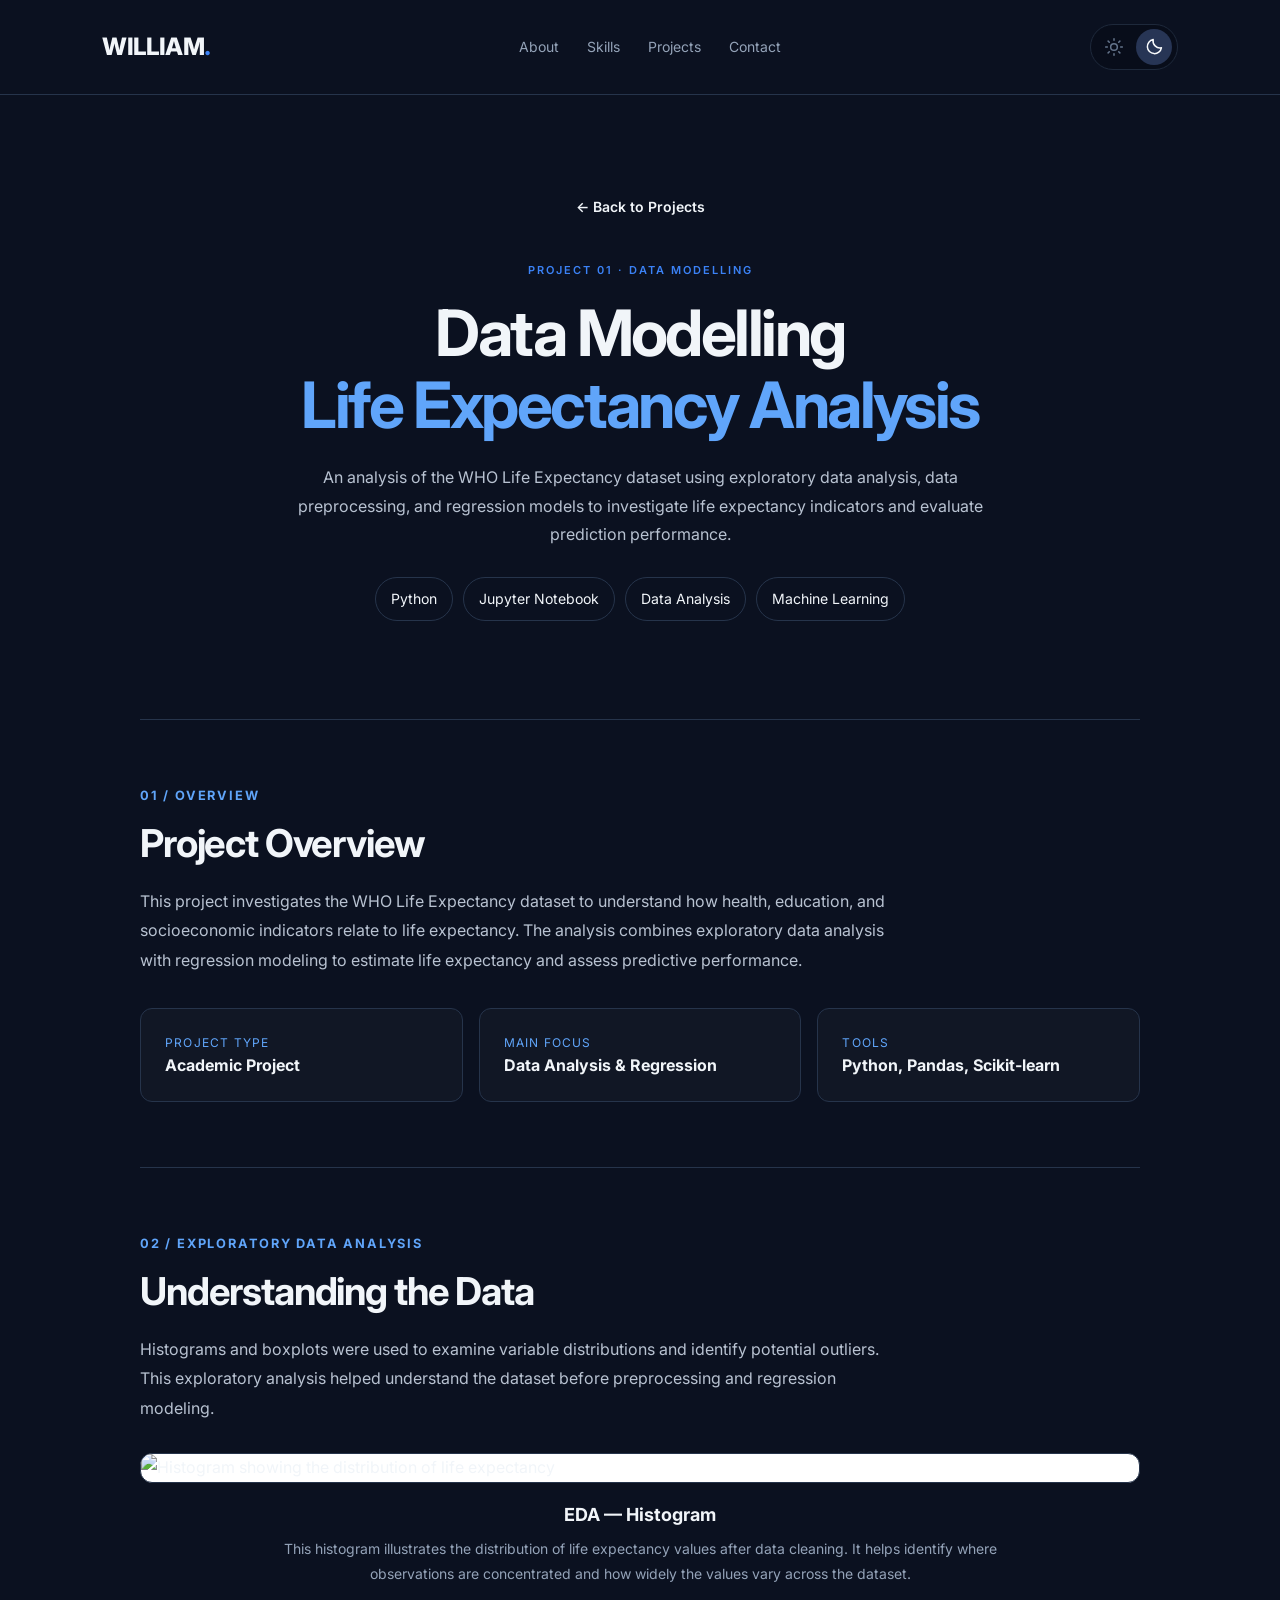
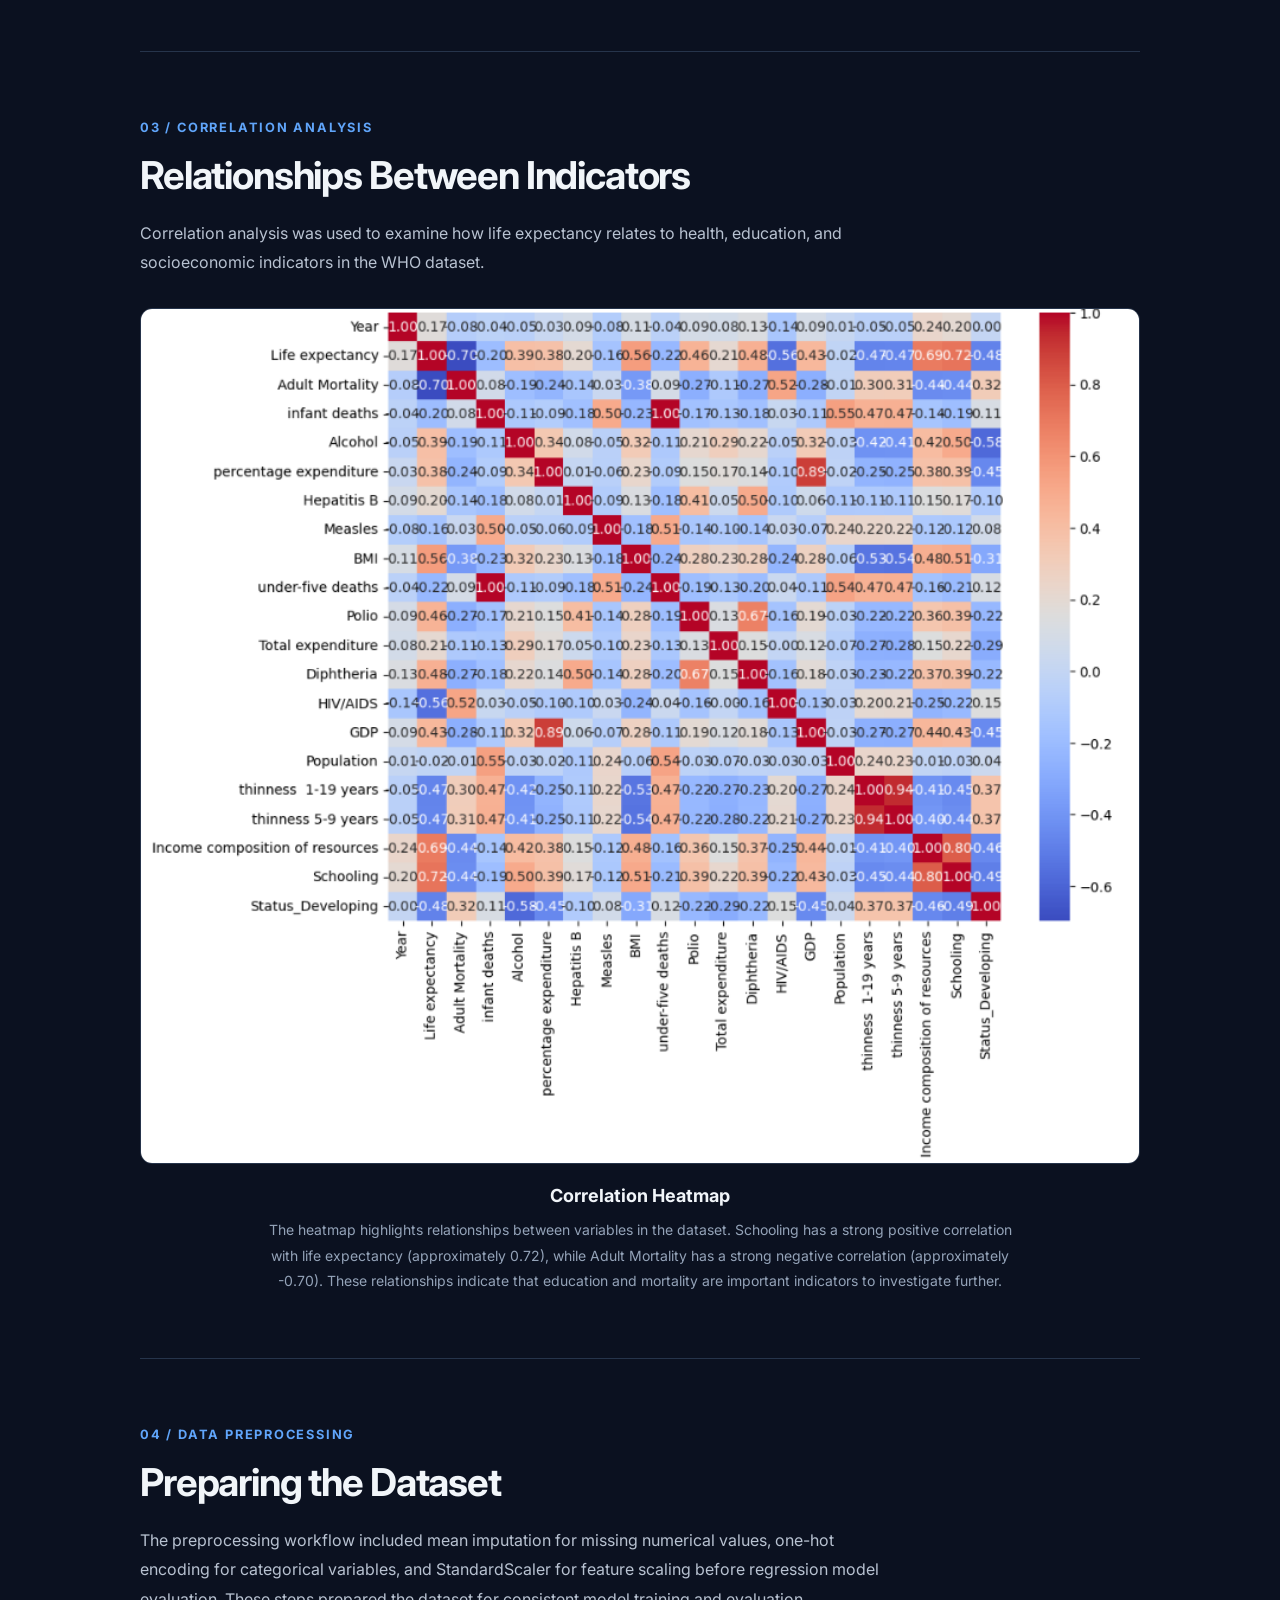
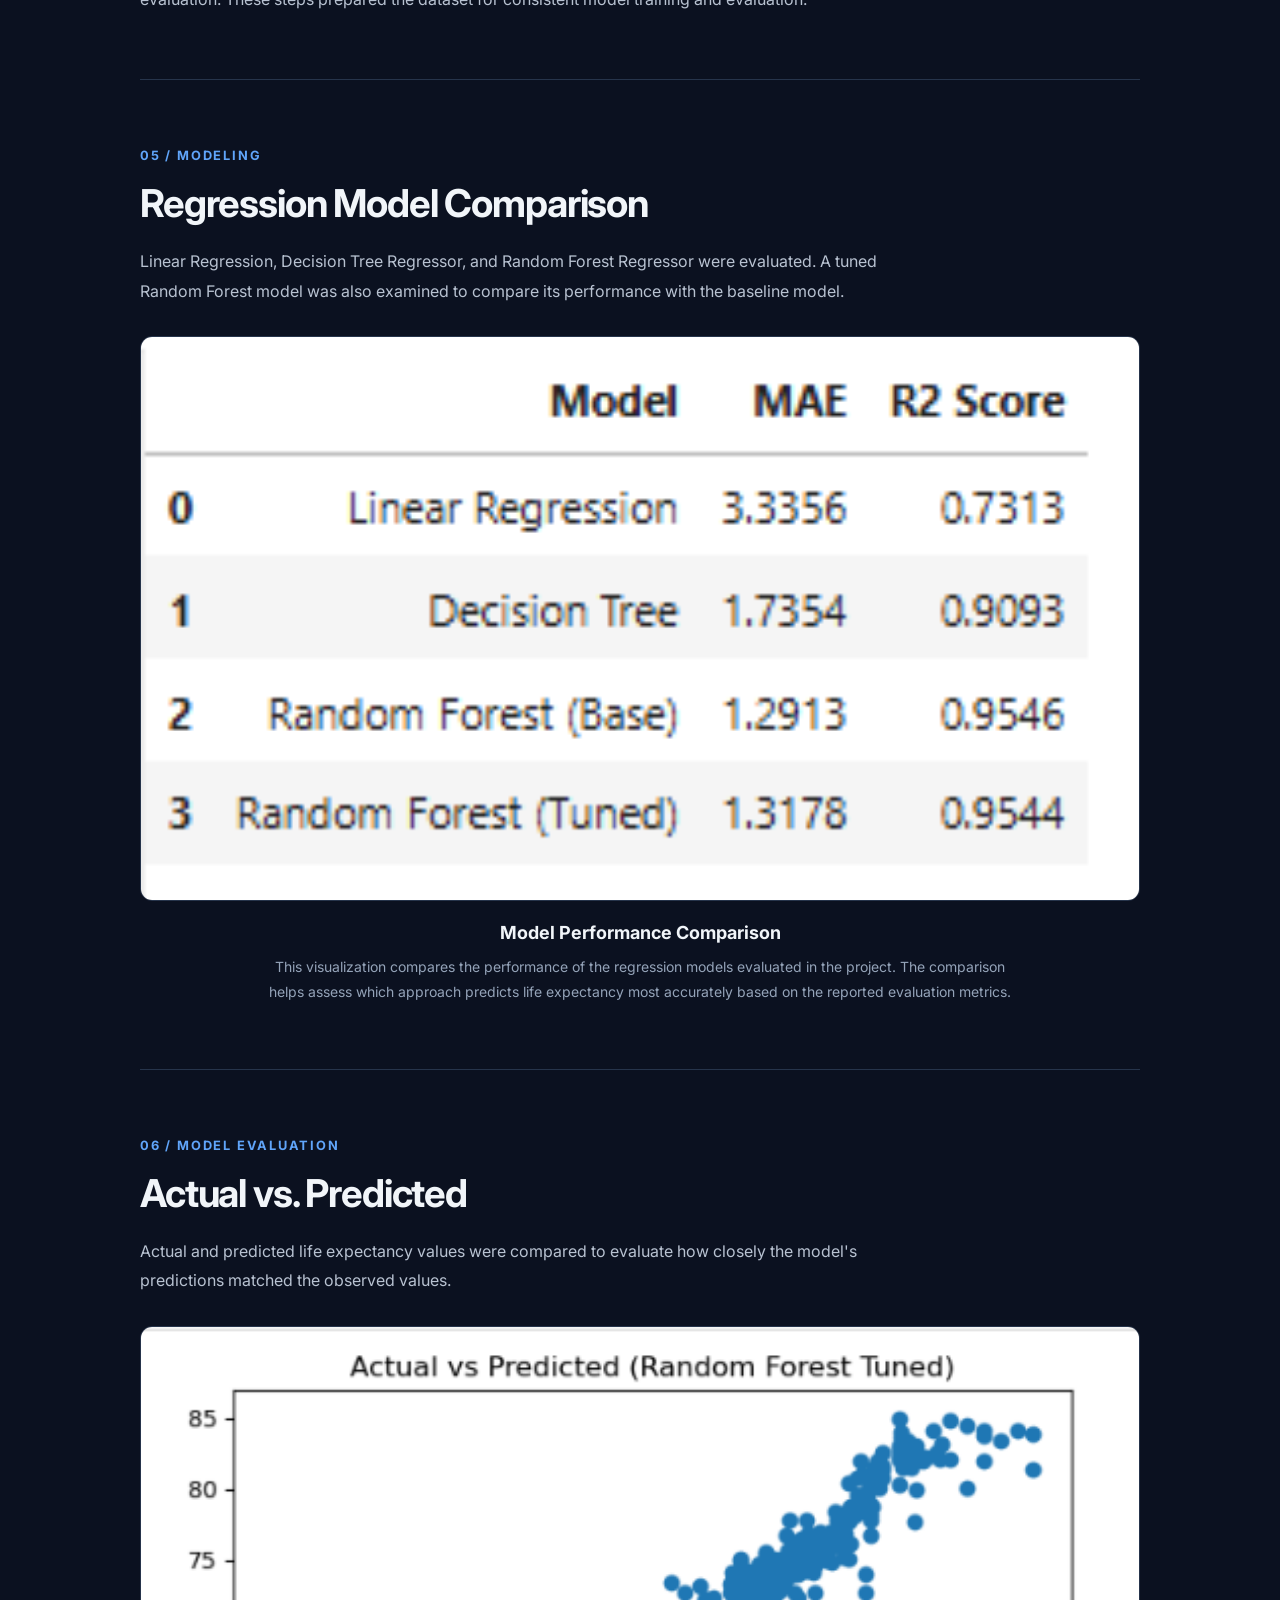
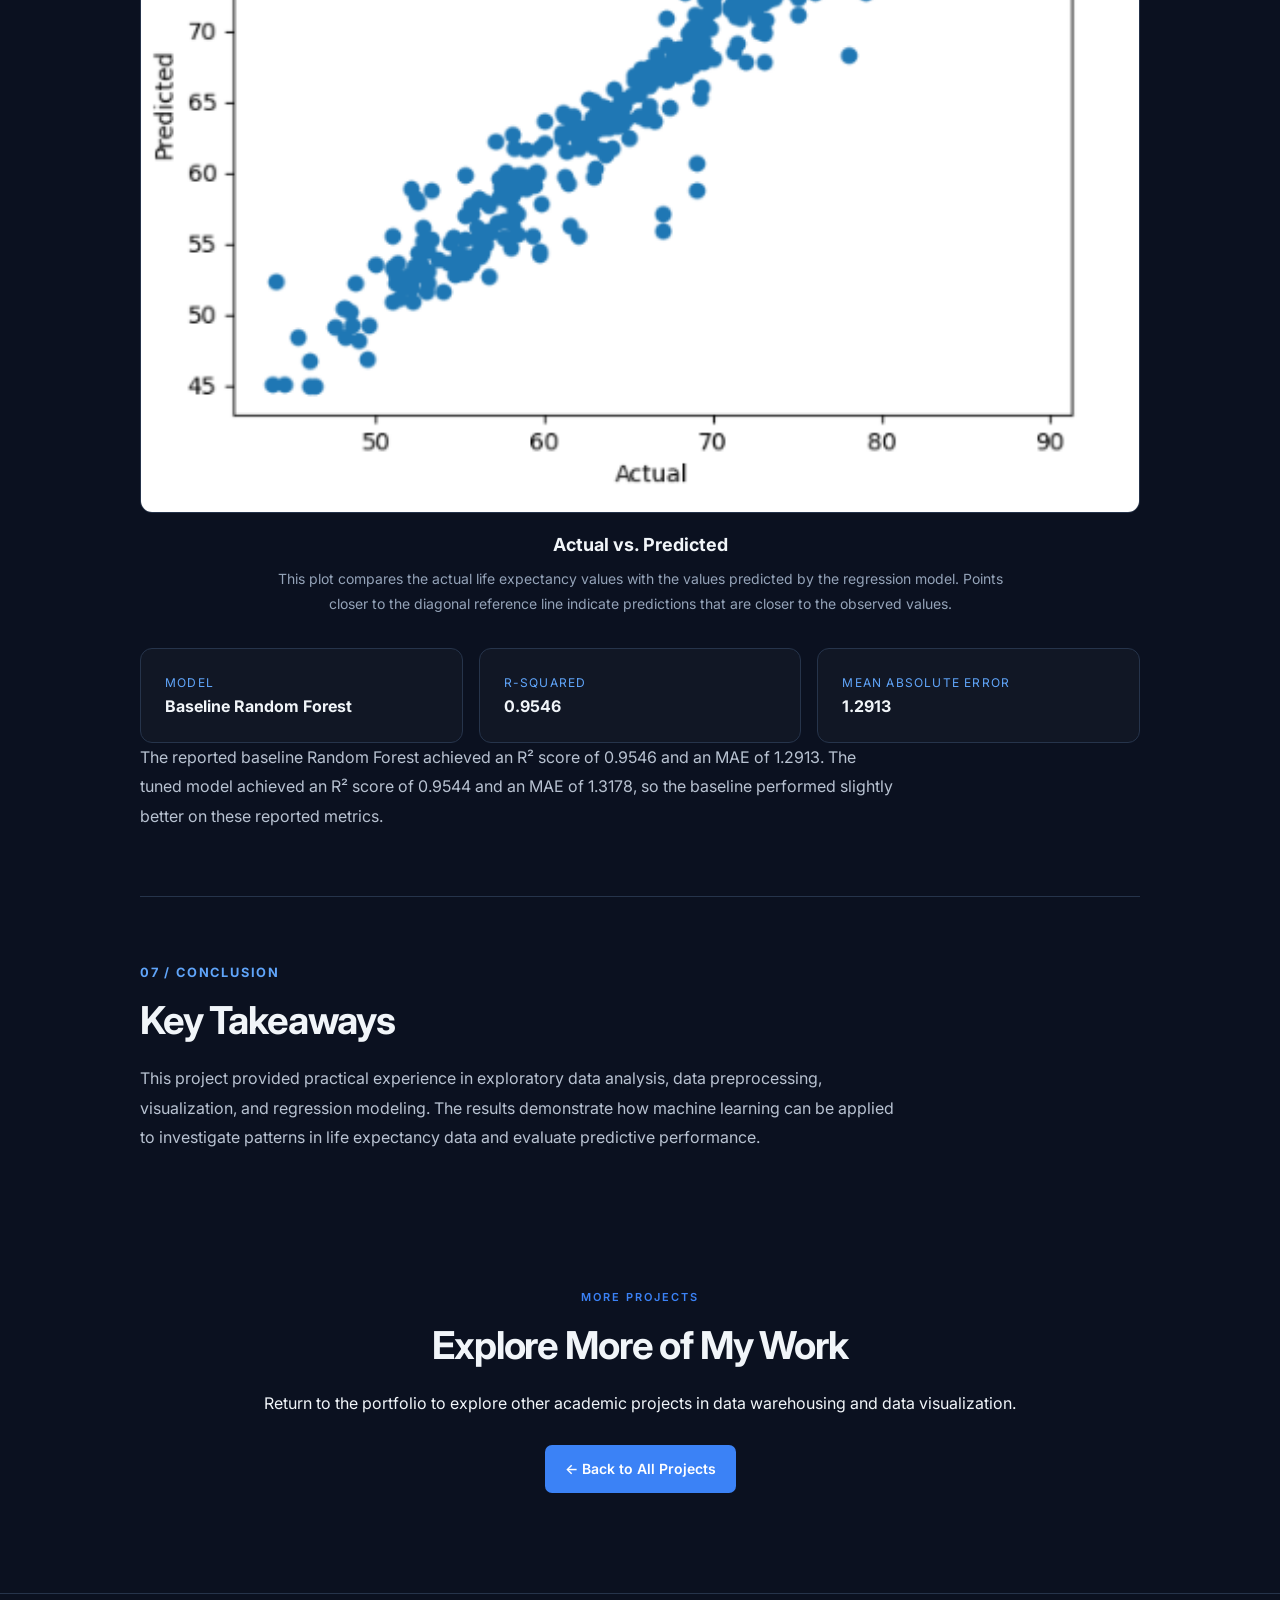
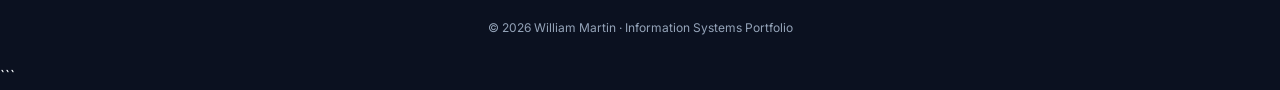
==== project-01.html @ daf95f0f "Add files via upload" ====
<!DOCTYPE html>
<html lang="en">
<head>
    <meta charset="UTF-8">
    <meta name="viewport" content="width=device-width, initial-scale=1.0">

    <meta name="description" content="Life Expectancy Analysis using WHO data, Python, exploratory data analysis, and regression modeling.">

    <meta name="author" content="William Martin">

    <title>Life Expectancy Analysis | William Martin</title>

    <link rel="stylesheet" href="style.css">
</head>

<body>

    <!-- Navigation: mengikuti halaman Data Warehouse -->
    <header class="navbar">
        <a href="index.html" class="logo">WILLIAM<span>.</span></a>

        <nav>
            <a href="index.html#about">About</a>
            <a href="index.html#skills">Skills</a>
            <a href="index.html#projects">Projects</a>
            <a href="index.html#contact">Contact</a>
        </nav>
        

<button class="theme-toggle" id="themeToggle" type="button" aria-label="Toggle color theme">

    <span class="theme-option theme-sun">
        <svg viewBox="0 0 24 24" aria-hidden="true">
            <circle cx="12" cy="12" r="4"/>
            <path d="M12 2v2m0 16v2M4.93 4.93l1.42 1.42m11.3 11.3 1.42 1.42M2 12h2m16 0h2M4.93 19.07l1.42-1.42m11.3-11.3 1.42-1.42"/>
        </svg>
    </span>

    <span class="theme-option theme-moon">
        <svg viewBox="0 0 24 24" aria-hidden="true">
            <path d="M20.9 13A8.5 8.5 0 0 1 11 3.1 8.5 8.5 0 1 0 20.9 13Z"/>
        </svg>
    </span>

</button>

    </header>

    <main>

        <!-- Project Header -->
        <section class="project-detail-hero">

            <a href="index.html#projects" class="project-link back-link">
                ← Back to Projects
            </a>

            <p class="eyebrow">PROJECT 01 · DATA MODELLING</p>

            <h1>
                Data Modelling
                <span>Life Expectancy Analysis</span>
            </h1>

            <p class="project-detail-lead">
                An analysis of the WHO Life Expectancy dataset using
                exploratory data analysis, data preprocessing, and
                regression models to investigate life expectancy
                indicators and evaluate prediction performance.
            </p>

            <div class="details-tags">
                <span>Python</span>
                <span>Jupyter Notebook</span>
                <span>Data Analysis</span>
                <span>Machine Learning</span>
            </div>

        </section>


        <!-- 01: Overview -->
        <section class="project-detail-section">

            <p class="details-number">01 / OVERVIEW</p>

            <h2>Project Overview</h2>

            <p>
                This project investigates the WHO Life Expectancy
                dataset to understand how health, education, and
                socioeconomic indicators relate to life expectancy.
                The analysis combines exploratory data analysis
                with regression modeling to estimate life expectancy
                and assess predictive performance.
            </p>

            <div class="project-info-grid">

                <div class="project-info-card">
                    <p class="info-label">PROJECT TYPE</p>
                    <h3>Academic Project</h3>
                </div>

                <div class="project-info-card">
                    <p class="info-label">MAIN FOCUS</p>
                    <h3>Data Analysis & Regression</h3>
                </div>

                <div class="project-info-card">
                    <p class="info-label">TOOLS</p>
                    <h3>Python, Pandas, Scikit-learn</h3>
                </div>

            </div>

        </section>


        <!-- 02: EDA -->
        <section class="project-detail-section">

            <p class="details-number">02 / EXPLORATORY DATA ANALYSIS</p>

            <h2>Understanding the Data</h2>

            <p>
                Histograms and boxplots were used to examine
                variable distributions and identify potential
                outliers. This exploratory analysis helped
                understand the dataset before preprocessing
                and regression modeling.
            </p>

            <figure class="project-figure">
                <img
                    src="images/histogram.png"
                    alt="Histogram showing the distribution of life expectancy"
                    loading="lazy"
                >

                <figcaption>
                    <h3>EDA — Histogram</h3>
                    <p>
                        This histogram illustrates the distribution
                        of life expectancy values after data cleaning.
                        It helps identify where observations are
                        concentrated and how widely the values vary
                        across the dataset.
                    </p>
                </figcaption>
            </figure>

        </section>


        <!-- 03: Correlation Analysis -->
        <section class="project-detail-section">

            <p class="details-number">03 / CORRELATION ANALYSIS</p>

            <h2>Relationships Between Indicators</h2>

            <p>
                Correlation analysis was used to examine how
                life expectancy relates to health, education,
                and socioeconomic indicators in the WHO dataset.
            </p>

            <figure class="project-figure">
                <img
                    src="images/Correlation Heatmap.png"
                    alt="Correlation heatmap of life expectancy indicators"
                    loading="lazy"
                >

                <figcaption>
                    <h3>Correlation Heatmap</h3>
                    <p>
                        The heatmap highlights relationships between
                        variables in the dataset. Schooling has a
                        strong positive correlation with life
                        expectancy (approximately 0.72), while Adult
                        Mortality has a strong negative correlation
                        (approximately -0.70). These relationships
                        indicate that education and mortality are
                        important indicators to investigate further.
                    </p>
                </figcaption>
            </figure>

        </section>


        <!-- 04: Data Preprocessing -->
        <section class="project-detail-section">

            <p class="details-number">04 / DATA PREPROCESSING</p>

            <h2>Preparing the Dataset</h2>

            <p>
                The preprocessing workflow included mean imputation
                for missing numerical values, one-hot encoding for
                categorical variables, and StandardScaler for
                feature scaling before regression model evaluation.
                These steps prepared the dataset for consistent
                model training and evaluation.
            </p>

        </section>


        <!-- 05: Modeling -->
        <section class="project-detail-section">

            <p class="details-number">05 / MODELING</p>

            <h2>Regression Model Comparison</h2>

            <p>
                Linear Regression, Decision Tree Regressor, and
                Random Forest Regressor were evaluated. A tuned
                Random Forest model was also examined to compare
                its performance with the baseline model.
            </p>

            <figure class="project-figure">
                <img
                    src="images/Model Performance Comparison.png"
                    alt="Comparison of regression model performance"
                    loading="lazy"
                >

                <figcaption>
                    <h3>Model Performance Comparison</h3>
                    <p>
                        This visualization compares the performance
                        of the regression models evaluated in the
                        project. The comparison helps assess which
                        approach predicts life expectancy most
                        accurately based on the reported evaluation
                        metrics.
                    </p>
                </figcaption>
            </figure>

        </section>


        <!-- 06: Evaluation -->
        <section class="project-detail-section">

            <p class="details-number">06 / MODEL EVALUATION</p>

            <h2>Actual vs. Predicted</h2>

            <p>
                Actual and predicted life expectancy values were
                compared to evaluate how closely the model's
                predictions matched the observed values.
            </p>

            <figure class="project-figure">
                <img
                    src="images/Actual vs. Predicted.png"
                    alt="Actual versus predicted life expectancy values"
                    loading="lazy"
                >

                <figcaption>
                    <h3>Actual vs. Predicted</h3>
                    <p>
                        This plot compares the actual life expectancy
                        values with the values predicted by the
                        regression model. Points closer to the
                        diagonal reference line indicate predictions
                        that are closer to the observed values.
                    </p>
                </figcaption>
            </figure>

            <div class="project-info-grid">

                <div class="project-info-card">
                    <p class="info-label">MODEL</p>
                    <h3>Baseline Random Forest</h3>
                </div>

                <div class="project-info-card">
                    <p class="info-label">R-SQUARED</p>
                    <h3>0.9546</h3>
                </div>

                <div class="project-info-card">
                    <p class="info-label">MEAN ABSOLUTE ERROR</p>
                    <h3>1.2913</h3>
                </div>

            </div>

            <p>
                The reported baseline Random Forest achieved an
                R² score of 0.9546 and an MAE of 1.2913. The tuned
                model achieved an R² score of 0.9544 and an MAE
                of 1.3178, so the baseline performed slightly
                better on these reported metrics.
            </p>

        </section>


        <!-- 07: Conclusion -->
        <section class="project-detail-section">

            <p class="details-number">07 / CONCLUSION</p>

            <h2>Key Takeaways</h2>

            <p>
                This project provided practical experience in
                exploratory data analysis, data preprocessing,
                visualization, and regression modeling. The results
                demonstrate how machine learning can be applied
                to investigate patterns in life expectancy data
                and evaluate predictive performance.
            </p>

        </section>


        <!-- Back to Projects -->
        <section class="project-detail-footer">

            <p class="eyebrow">MORE PROJECTS</p>

            <h2>Explore More of My Work</h2>

            <p>
                Return to the portfolio to explore other academic
                projects in data warehousing and data visualization.
            </p>

            <a href="index.html#projects" class="button primary">
                ← Back to All Projects
            </a>

        </section>

    </main>

    <!-- Footer -->
    <footer>
        <p>
            © 2026 William Martin · Information Systems Portfolio
        </p>
    </footer>
 <script src="script.js"></script>
</body>
</html>
```
---- style.css ----
@import url('https://fonts.googleapis.com/css2?family=Inter:wght@400;500;600;700;800&display=swap');

/* =========================
   COLOR VARIABLES
========================= */

:root {
    --bg: #0B1120;
    --surface: #121C30;
    --text: #F1F5F9;
    --muted: #94A3B8;
    --accent: #3B82F6;
    --border: #26344B;
}

body[data-theme="light"] {
    --bg: #F5F7FB;
    --surface: #FFFFFF;
    --text: #0F172A;
    --muted: #64748B;
    --accent: #2563EB;
    --border: #DCE3EE;
}


/* =========================
   RESET & GLOBAL
========================= */
* {
    margin: 0;
    padding: 0;
    box-sizing: border-box;
    scroll-behavior: smooth;
}

body {
    font-family: 'Inter', sans-serif;
    background: var(--bg);
    color: var(--text);
    line-height: 1.7;
    -webkit-font-smoothing: antialiased;
}

a {
    color: inherit;
    text-decoration: none;
}

/* =========================
   NAVIGATION
========================= */
.navbar {
    display: flex;
    justify-content: space-between;
    align-items: center;
    padding: 24px 8%;
    border-bottom: 1px solid var(--border);
}

.logo {
    font-size: 24px;
    font-weight: 800;
    letter-spacing: -0.8px;
}

.logo span {
    color: var(--accent);
}

nav {
    display: flex;
    gap: 28px;
}

nav a,
.contact-links a {
    color: var(--muted);
    font-size: 14px;
    transition: color 0.2s ease;
}

nav a:hover,
.contact-links a:hover {
    color: var(--accent);
}

/* =========================
   HERO SECTION
========================= */
.hero {
    max-width: 1050px;
    margin: auto;
    padding: 100px 30px 95px;
}

.eyebrow {
    color: var(--accent);
    font-size: 11px;
    font-weight: 600;
    letter-spacing: 2px;
    line-height: 1.7;
    margin-bottom: 14px;
}

/* Internship availability label */
.availability {
    display: inline-flex;
    align-items: center;
    gap: 9px;
    width: fit-content;
    max-width: 100%;
    padding: 9px 13px;
    margin-bottom: 30px;
    border: 1px solid #285542;
    border-radius: 6px;
    background: rgba(34, 110, 74, 0.12);
    color: #86EFAC;
    font-size: 10px;
    font-weight: 600;
    letter-spacing: 1px;
    line-height: 1.6;
}

.status-dot {
    width: 7px;
    height: 7px;
    flex-shrink: 0;
    border-radius: 50%;
    background: #4ADE80;
}

/* Name */
.hero h1 {
    color: #F8FAFC;
    font-size: clamp(42px, 6vw, 68px);
    font-weight: 800;
    letter-spacing: -2.5px;
    line-height: 1.12;
    margin-bottom: 20px;
}

/* Profile details */
.profile-details {
    display: flex;
    flex-direction: column;
    gap: 8px;
    margin-top: 0;
    margin-bottom: 34px;
}

.profile-details p {
    color: #A7B4C8;
    font-size: 13px;
    font-weight: 400;
    letter-spacing: 0.1px;
    line-height: 1.8;
    overflow-wrap: anywhere;
}

.profile-details a {
    color: #CBD5E1;
    text-decoration: none;
    transition: color 0.2s ease;
}

.profile-details a:hover {
    color: #60A5FA;
}

/* Hero introduction */
.hero-intro {
    max-width: 760px;
    border-top: 1px solid var(--border);
    padding-top: 28px;
}

.hero-intro h2 {
    color: var(--text);
    font-size: clamp(27px, 4vw, 40px);
    font-weight: 700;
    letter-spacing: -1.2px;
    line-height: 1.3;
    margin-bottom: 18px;
}

.hero-description {
    color: var(--muted);
    max-width: 680px;
    font-size: 15px;
    line-height: 1.9;
}

/* Hero buttons */
.hero-buttons {
    display: flex;
    gap: 14px;
    flex-wrap: wrap;
    margin-top: 32px;
}

.button {
    display: inline-block;
    padding: 12px 20px;
    border-radius: 7px;
    font-size: 14px;
    font-weight: 600;
    transition: background 0.2s ease,
                border-color 0.2s ease,
                transform 0.2s ease;
}

.button:hover {
    transform: translateY(-2px);
}

.primary {
    background: var(--accent);
    color: #FFFFFF;
}

.primary:hover {
    background: #2563EB;
}

.secondary {
    border: 1px solid var(--border);
    color: var(--text);
}

.secondary:hover {
    border-color: var(--accent);
}

/* =========================
   GENERAL SECTIONS
========================= */
.section {
    max-width: 1050px;
    margin: auto;
    padding: 75px 30px;
    scroll-margin-top: 25px;
}

h2 {
    font-size: 32px;
    font-weight: 700;
    letter-spacing: -0.8px;
    line-height: 1.3;
    margin-bottom: 20px;
}

.section > p:not(.eyebrow) {
    color: var(--muted);
    max-width: 750px;
    font-size: 15px;
    line-height: 1.9;
}

.section-description {
    margin-bottom: 28px;
}

/* =========================
   SKILLS
========================= */
.skills-list {
    display: flex;
    flex-wrap: wrap;
    gap: 12px;
}

.skills-list span {
    border: 1px solid var(--border);
    background: var(--surface);
    padding: 10px 16px;
    border-radius: 7px;
    color: #CBD5E1;
    font-size: 13px;
    transition: border-color 0.2s ease;
}

.skills-list span:hover {
    border-color: var(--accent);
}

/* =========================
   PROJECTS
========================= */
.project-grid {
    display: grid;
    grid-template-columns: repeat(3, minmax(0, 1fr));
    gap: 22px;
    align-items: stretch;
}

.project-card {
    min-width: 0;
    background: var(--surface);
    border: 1px solid var(--border);
    border-radius: 12px;
    padding: 28px;
    transition: border-color 0.2s ease,
                transform 0.2s ease;
}

.project-card:hover {
    border-color: #3B82F6;
    transform: translateY(-3px);
}

.project-number,
.project-tools {
    color: var(--accent);
    font-size: 12px;
    font-weight: 600;
    margin-bottom: 12px;
}

.project-card h3 {
    margin-bottom: 12px;
    font-size: 20px;
    line-height: 1.5;
}

.project-card > p:not(.project-number):not(.project-tools) {
    color: var(--muted);
    font-size: 14px;
    line-height: 1.8;
}

/* Project screenshot */
.project-image {
    display: block;
    width: 100%;
    aspect-ratio: 16 / 9;
    object-fit: contain;
    background: #FFFFFF;
    border: 1px solid var(--border);
    border-radius: 8px;
    margin-bottom: 22px;
}

/* ===== PROJECT DETAIL PAGE ===== */

.project-detail-hero,
.project-detail-section,
.project-detail-footer {
    width: min(100% - 40px, 1000px);
    margin-inline: auto;
}

.project-detail-hero {
    padding: 90px 0 60px;
    text-align: center;
}

.project-detail-hero .back-link {
    display: inline-block;
    margin-bottom: 42px;
}

.project-detail-hero h1 {
    max-width: 850px;
    margin: 18px auto;
    font-size: clamp(2.2rem, 5vw, 4rem);
    line-height: 1.12;
    letter-spacing: -0.04em;
}

.project-detail-hero h1 span {
    display: block;
    color: #60a5fa;
}

.project-detail-lead {
    max-width: 700px;
    margin: 22px auto;
    line-height: 1.8;
    color: var(--text-secondary, #b8c2d1);
}

.details-tags {
    display: flex;
    flex-wrap: wrap;
    justify-content: center;
    gap: 10px;
    margin: 28px 0 38px;
}

.details-tags span {
    padding: 9px 15px;
    border: 1px solid var(--border, #334155);
    border-radius: 999px;
    font-size: 0.88rem;
}

.project-detail-cover {
    display: block;
    width: 100%;
    max-height: 560px;
    object-fit: contain;
    background: #fff;
    border-radius: 14px;
    margin: 0 auto;
}

.project-detail-section {
    padding: 65px 0;
    border-top: 1px solid var(--border, #334155);
}

.project-detail-section h2,
.project-detail-footer h2 {
    font-size: clamp(1.7rem, 3vw, 2.5rem);
    letter-spacing: -0.03em;
    margin: 12px 0 18px;
}

.project-detail-section > p:not(.details-number) {
    max-width: 760px;
    line-height: 1.85;
    color: var(--text-secondary, #b8c2d1);
}

.details-number {
    font-size: 0.8rem;
    letter-spacing: 0.14em;
    font-weight: 700;
    color: #60a5fa;
}

.project-info-grid {
    display: grid;
    grid-template-columns: repeat(3, minmax(0, 1fr));
    gap: 16px;
    margin-top: 32px;
}

.project-info-card {
    padding: 24px;
    border: 1px solid var(--border, #334155);
    border-radius: 12px;
    background: rgba(255, 255, 255, 0.025);
}

.info-label {
    font-size: 0.75rem;
    letter-spacing: 0.1em;
    color: #60a5fa;
}

.project-info-card h3 {
    font-size: 1rem;
    line-height: 1.5;
}

.project-figure {
    margin: 30px 0 0;
}

.project-figure img {
    display: block;
    width: 100%;
    height: auto;
    background: #fff;
    border-radius: 12px;
    border: 1px solid var(--border, #334155);
}

.project-figure figcaption {
    text-align: center;
    margin-top: 18px;
}

.project-figure figcaption h3 {
    color: var(--text);
    font-size: 18px;
    line-height: 1.5;
    margin-bottom: 8px;
}

.project-figure figcaption p {
    max-width: 760px;
    margin: 0 auto;
    color: var(--muted);
    font-size: 14px;
    line-height: 1.8;
}


.process-list {
    display: grid;
    gap: 0;
    margin-top: 30px;
}

.process-item {
    display: grid;
    grid-template-columns: 60px 1fr;
    gap: 20px;
    padding: 24px 0;
    border-bottom: 1px solid var(--border, #334155);
}

.process-item > span {
    font-size: 1.2rem;
    font-weight: 700;
    color: #60a5fa;
}

.process-item h3 {
    margin: 0 0 8px;
}

.process-item p {
    margin: 0;
    line-height: 1.8;
    color: var(--text-secondary, #b8c2d1);
}

.project-detail-footer {
    padding: 70px 0 100px;
    text-align: center;
}

.project-detail-footer p:not(.eyebrow) {
    line-height: 1.8;
    margin-bottom: 28px;
}

.back-link {
    text-decoration: none;
}

/* Project links */
.project-tools {
    margin-top: 18px;
}

.project-link {
    display: inline-block;
    margin-top: 10px;
    font-size: 14px;
    font-weight: 600;
    color: var(--text);
    transition: color 0.2s ease;
}

.project-link:hover {
    color: var(--accent);
}

/* =========================
   CONTACT
========================= */
.contact-section {
    padding-bottom: 100px;
}

.contact-links {
    display: flex;
    flex-wrap: wrap;
    gap: 22px;
    margin-top: 20px;
}

/* =========================
   FOOTER
========================= */
footer {
    border-top: 1px solid var(--border);
    padding: 24px;
    text-align: center;
    color: var(--muted);
    font-size: 12px;
}

/* =========================
   RESPONSIVE DESIGN
========================= */

/* Tablet: 2 project cards per row */

/* =========================
   RESPONSIVE DESIGN
========================= */

@media (min-width: 651px) and (max-width: 900px) {
    .project-grid {
        grid-template-columns: repeat(2, minmax(0, 1fr));
    }
}



    .hero .hero-intro::after {
        display: none;
    }
    


@media (max-width: 700px) {
    .project-detail-hero {
        padding-top: 55px;
    }

    .project-info-grid {
        grid-template-columns: 1fr;
    }

    .project-detail-section {
        padding: 45px 0;
    }

    .process-item {
        grid-template-columns: 40px 1fr;
        gap: 12px;
    }
}

@media (max-width: 650px) {
    .navbar {
        flex-direction: column;
        gap: 16px;
        padding: 20px 5%;
    }

    nav {
        gap: 18px;
        flex-wrap: wrap;
        justify-content: center;
        font-size: 13px;
    }

    .hero {
        padding: 70px 22px 65px;
    }

    .hero h1 {
        font-size: 42px;
        letter-spacing: -1.5px;
    }

    .availability {
        font-size: 9px;
        letter-spacing: 0.6px;
        padding: 8px 10px;
        margin-bottom: 26px;
    }

    .profile-details p {
        font-size: 12px;
    }

    .hero-intro h2 {
        font-size: 28px;
        letter-spacing: -0.7px;
    }

    .hero-description {
        font-size: 14px;
    }

    .section {
        padding: 60px 22px;
    }

    .section h2 {
        font-size: 28px;
    }

    .project-grid {
        grid-template-columns: 1fr;
    }

    .project-card {
        padding: 23px;
    }

    .contact-links {
        gap: 18px;
    }
}




/* =========================
   POLISHED INTERACTIONS
========================= */

nav a {
    position: relative;
    transition: color 0.25s ease;
}

nav a::after {
    content: "";
    position: absolute;
    left: 0;
    bottom: -7px;
    width: 0;
    height: 2px;
    background: var(--accent);
    transition: width 0.25s ease;
}

nav a:hover::after {
    width: 100%;
}

.project-card {
    position: relative;
    overflow: hidden;
    transition:
        transform 0.25s ease,
        border-color 0.25s ease,
        box-shadow 0.25s ease;
}

.project-card:hover {
    border-color: rgba(59, 130, 246, 0.7);
    box-shadow: 0 14px 35px rgba(0, 0, 0, 0.2);
    transform: translateY(-5px);
}

.skills-list span {
    transition:
        border-color 0.25s ease,
        background 0.25s ease,
        transform 0.25s ease;
}

.skills-list span:hover {
    border-color: var(--accent);
    background: rgba(59, 130, 246, 0.1);
    transform: translateY(-2px);
}

.project-figure img {
    transition:
        transform 0.35s ease,
        border-color 0.35s ease;
}

.project-figure img:hover {
    border-color: rgba(59, 130, 246, 0.65);
}

.button:focus-visible,
.project-link:focus-visible,
nav a:focus-visible {
    outline: 2px solid #60A5FA;
    outline-offset: 4px;
}

@media (prefers-reduced-motion: reduce) {
    *,
    *::before,
    *::after {
        scroll-behavior: auto !important;
        animation-duration: 0.01ms !important;
        transition-duration: 0.01ms !important;
    }
}

/* =========================
   THEME SWITCHER
========================= */
/* =========================
   THEME SWITCHER
========================= */



:root {
    color-scheme: dark;
    --bg: #0B1120;
    --surface: #121C30;
    --text: #F1F5F9;
    --muted: #94A3B8;
    --accent: #3B82F6;
    --border: #26344B;
    --text-secondary: #B8C2D1;
}

body[data-theme="light"] {
    color-scheme: light;
    --bg: #F5F7FB;
    --surface: #FFFFFF;
    --text: #0F172A;
    --muted: #64748B;
    --accent: #2563EB;
    --border: #DCE3EE;
    --text-secondary: #475569;
}

/* General theme colors */
body {
    background: var(--bg);
    color: var(--text);
    transition: background-color 0.25s ease, color 0.25s ease;
}

body[data-theme="light"] .hero h1 {
    color: #0F172A;
}

body[data-theme="light"] .profile-details p,
body[data-theme="light"] .hero-description,
body[data-theme="light"] .section > p:not(.eyebrow),
body[data-theme="light"] .project-detail-lead,
body[data-theme="light"] .project-detail-section > p:not(.details-number),
body[data-theme="light"] .project-figure figcaption p,
body[data-theme="light"] .process-item p {
    color: #475569;
}

body[data-theme="light"] .profile-details a,
body[data-theme="light"] .project-link {
    color: #1D4ED8;
}

body[data-theme="light"] .project-card,
body[data-theme="light"] .project-info-card,
body[data-theme="light"] .skills-list span {
    background: var(--surface);
    border-color: var(--border);
}

body[data-theme="light"] .skills-list span {
    color: #334155;
}

body[data-theme="light"] .project-card h3,
body[data-theme="light"] .project-info-card h3,
body[data-theme="light"] .project-detail-section h2,
body[data-theme="light"] .project-detail-footer h2,
body[data-theme="light"] .process-item h3,
body[data-theme="light"] .project-figure figcaption h3 {
    color: #0F172A;
}

body[data-theme="light"] .navbar,
body[data-theme="light"] footer,
body[data-theme="light"] .project-detail-section {
    border-color: var(--border);
}

body[data-theme="light"] .secondary {
    color: var(--text);
    border-color: var(--border);
}

body[data-theme="light"] .availability {
    color: #166534;
    background: #F0FDF4;
    border-color: #BBF7D0;
}

/* Navy/light switch button */
/* =========================
   NAVY / LIGHT THEME TOGGLE
========================= */

button.theme-toggle {
    appearance: none;
    -webkit-appearance: none;

    display: inline-flex;
    align-items: center;
    justify-content: space-between;

    flex-shrink: 0;

    width: 88px;
    min-width: 88px;
    height: 46px;

    padding: 5px;

    border: 1px solid #1E293B;
    border-radius: 999px;

    background: #080D1A;

    cursor: pointer;
    box-shadow: none;

    transition:
        background 0.25s ease,
        border-color 0.25s ease;
}


/* Area ikon */
button.theme-toggle .theme-option {
    display: flex;
    align-items: center;
    justify-content: center;

    flex: 0 0 36px;

    width: 36px;
    height: 36px;

    padding: 0;

    border-radius: 50%;

    color: #64748B;

    transition:
        background 0.25s ease,
        color 0.25s ease,
        box-shadow 0.25s ease;
}


/* Ukuran icon */
button.theme-toggle .theme-option svg {
    display: block;

    width: 20px;
    height: 20px;

    fill: none;
    stroke: currentColor;
    stroke-width: 1.8;

    stroke-linecap: round;
    stroke-linejoin: round;
}


/* =========================
   NAVY MODE
========================= */

body[data-theme="navy"] button.theme-toggle {
    background: #080D1A;
    border-color: #1E293B;
}

body[data-theme="navy"] .theme-moon {
    background: #273555;
    color: #F8FAFC;
}

body[data-theme="navy"] .theme-sun {
    background: transparent;
    color: #64748B;
}


/* =========================
   LIGHT MODE
========================= */

body[data-theme="light"] button.theme-toggle {
    background: #E2E8F0;
    border-color: #CBD5E1;
}

body[data-theme="light"] .theme-sun {
    background: #FFFFFF;
    color: #F59E0B;

    box-shadow: 0 2px 8px rgba(15, 23, 42, 0.12);
}

body[data-theme="light"] .theme-moon {
    background: transparent;
    color: #94A3B8;
}


/* Hover */
button.theme-toggle:hover {
    border-color: var(--accent);
}


/* Keyboard accessibility */
button.theme-toggle:focus-visible {
    outline: 2px solid var(--accent);
    outline-offset: 3px;
}

/* Light mode hero decoration */
body[data-theme="light"] .hero::before {
    background: radial-gradient(
        circle,
        rgba(59, 130, 246, 0.08),
        transparent 70%
    );
}




@media (max-width: 650px) {
    .theme-toggle {
        align-self: center;
    }
}

@media (prefers-reduced-motion: reduce) {
    body,
    button.theme-toggle,
    button.theme-toggle .theme-option {
        transition: none;
    }
    
}
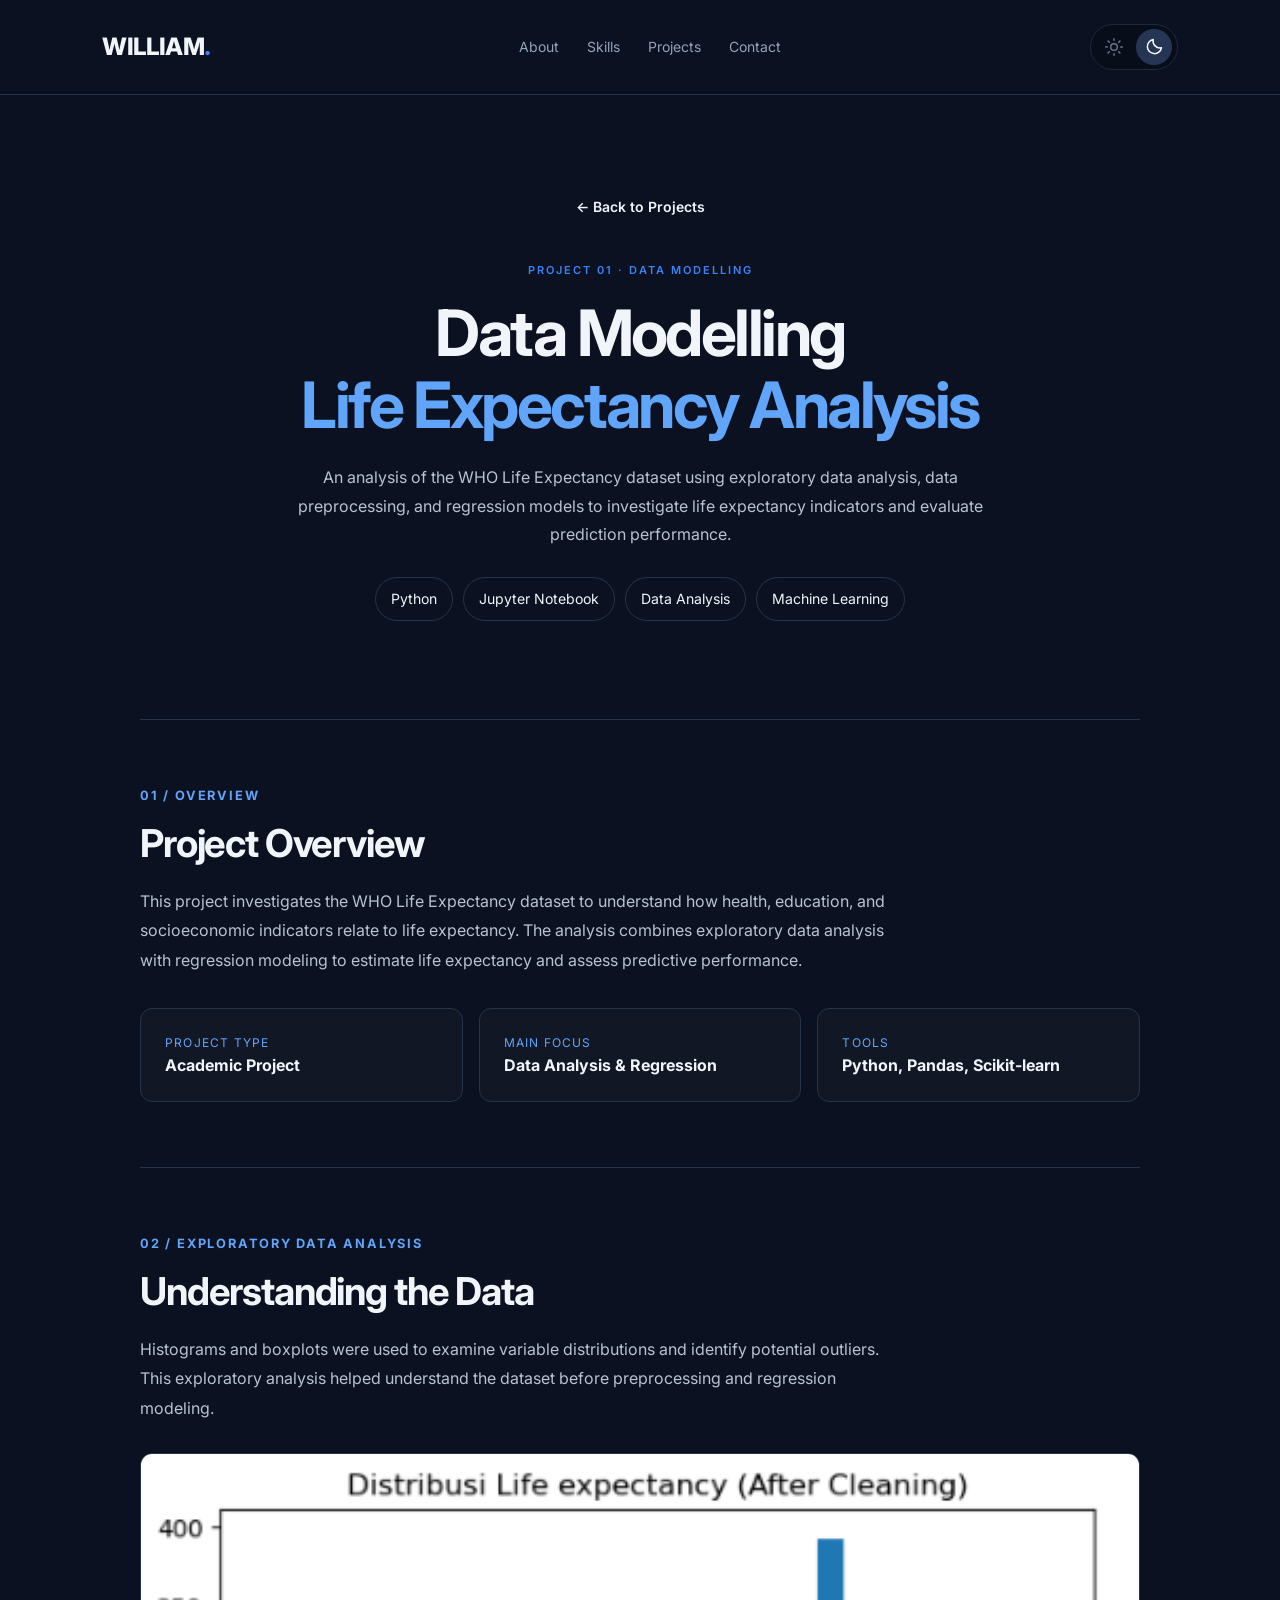
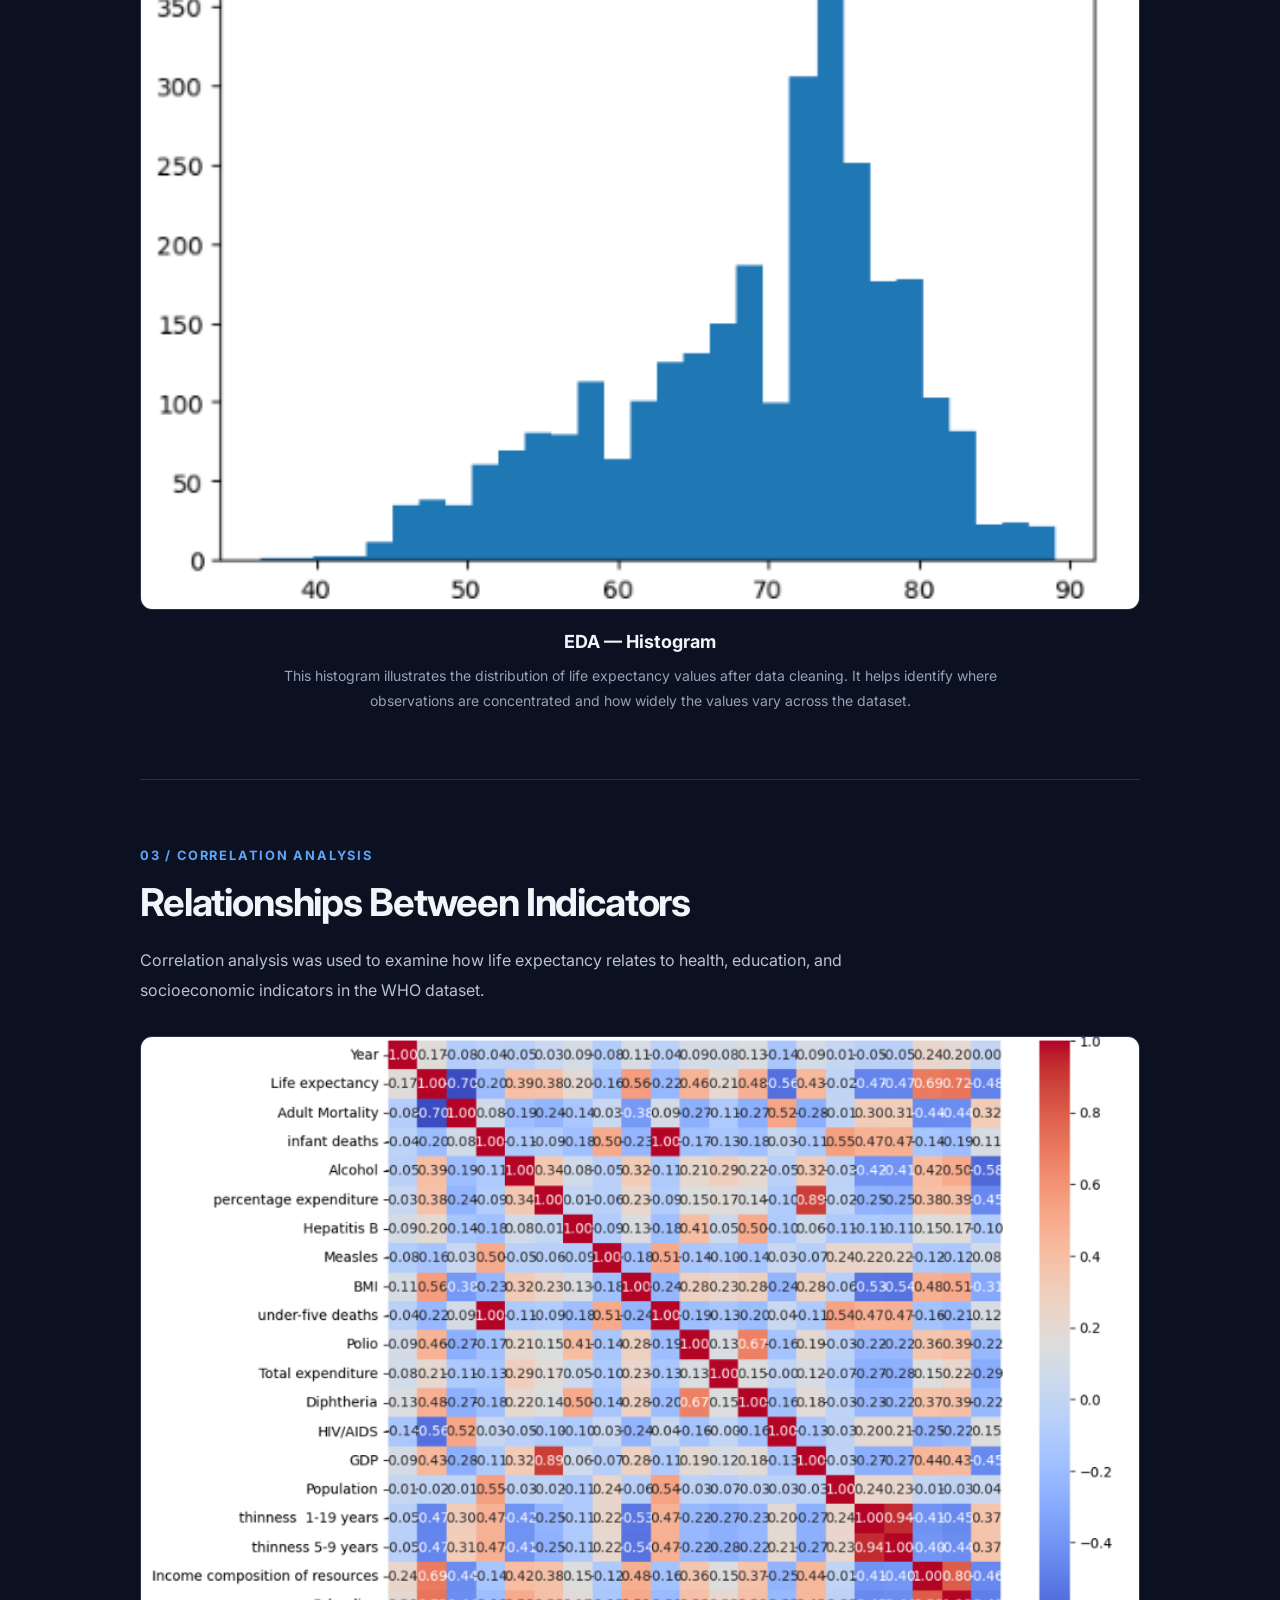
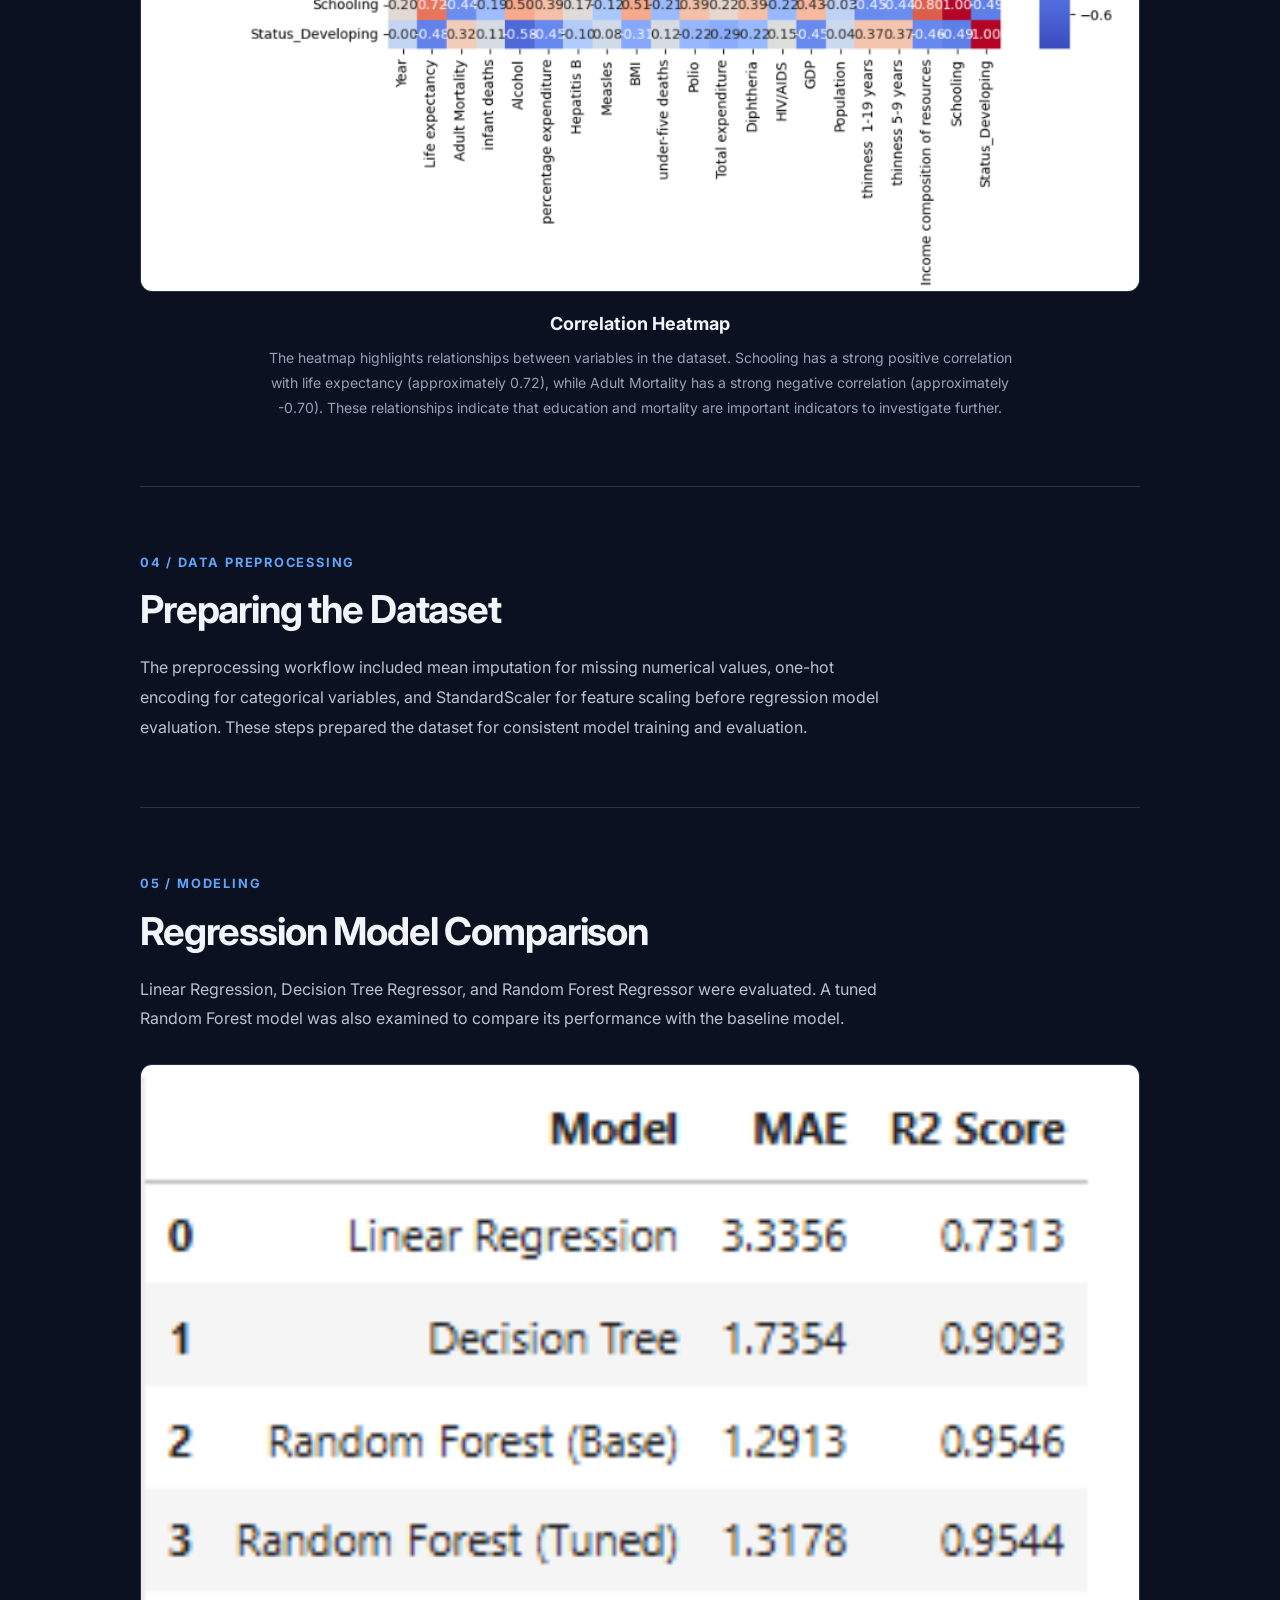
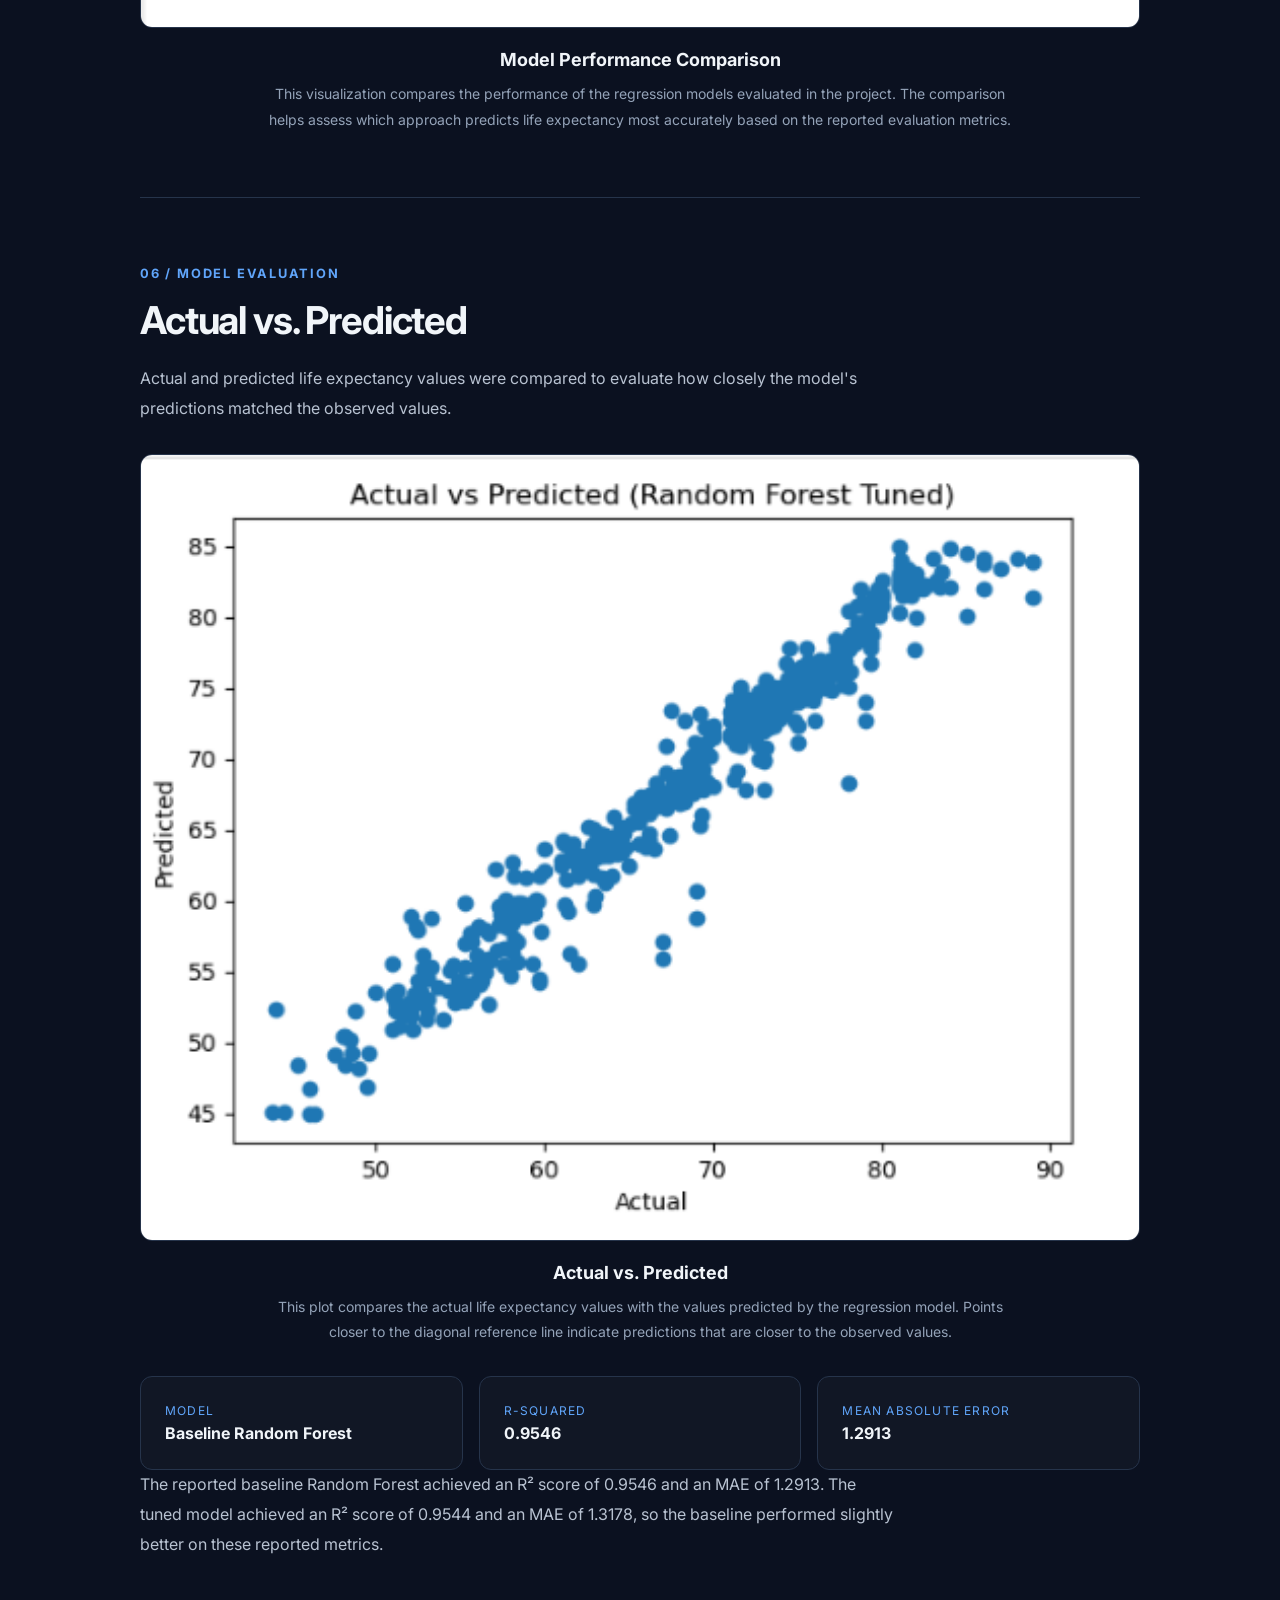
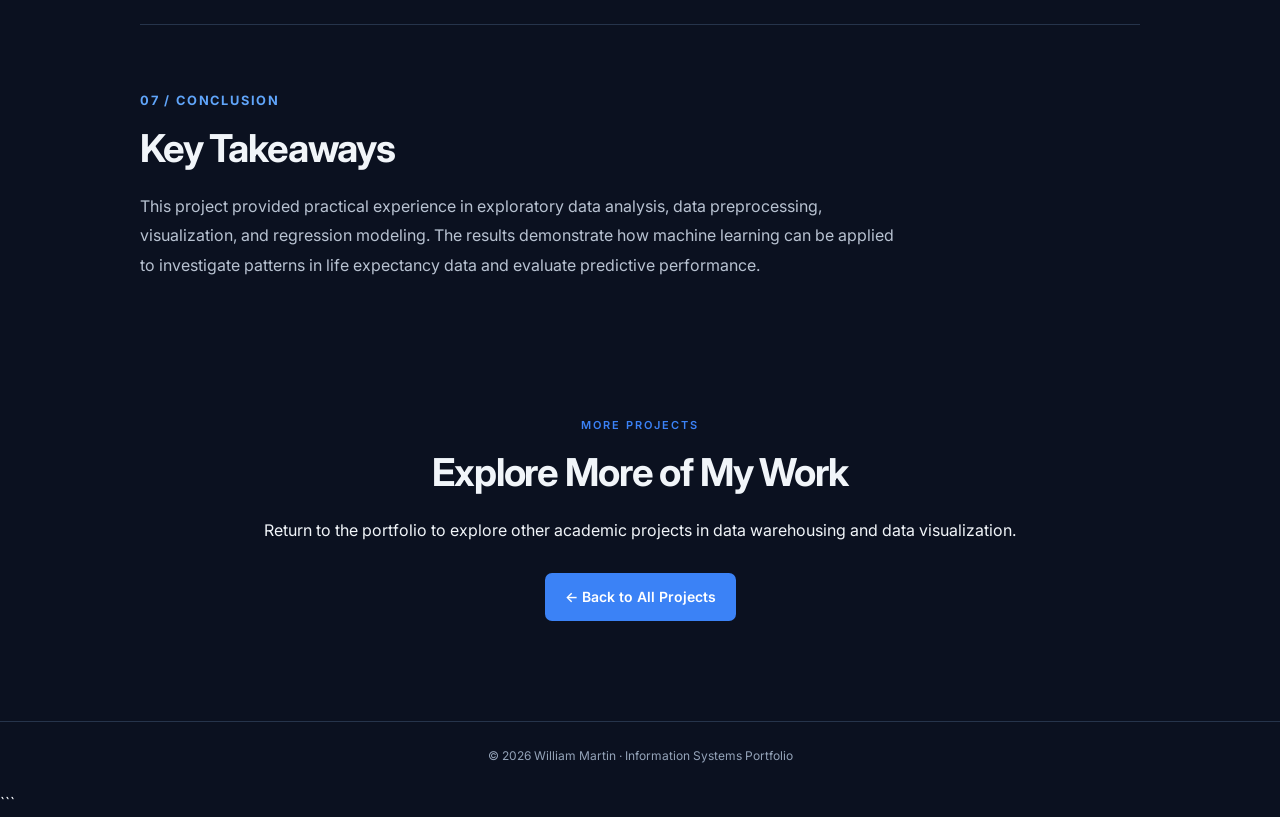
==== commit ce00c4ab: "Add files via upload" ====
--- a/project-01.html
+++ b/project-01.html
@@ -134,7 +134,7 @@
 
             <figure class="project-figure">
                 <img
-                    src="images/histogram.png"
+                    src="Histogram.png"
                     alt="Histogram showing the distribution of life expectancy"
                     loading="lazy"
                 >
@@ -169,7 +169,7 @@
 
             <figure class="project-figure">
                 <img
-                    src="images/Correlation Heatmap.png"
+                    src="Correlation Heatmap.png"
                     alt="Correlation heatmap of life expectancy indicators"
                     loading="lazy"
                 >
@@ -227,7 +227,7 @@
 
             <figure class="project-figure">
                 <img
-                    src="images/Model Performance Comparison.png"
+                    src="Model Performance Comparison.png"
                     alt="Comparison of regression model performance"
                     loading="lazy"
                 >
@@ -263,7 +263,7 @@
 
             <figure class="project-figure">
                 <img
-                    src="images/Actual vs. Predicted.png"
+                    src="Actual vs. Predicted.png"
                     alt="Actual versus predicted life expectancy values"
                     loading="lazy"
                 >
